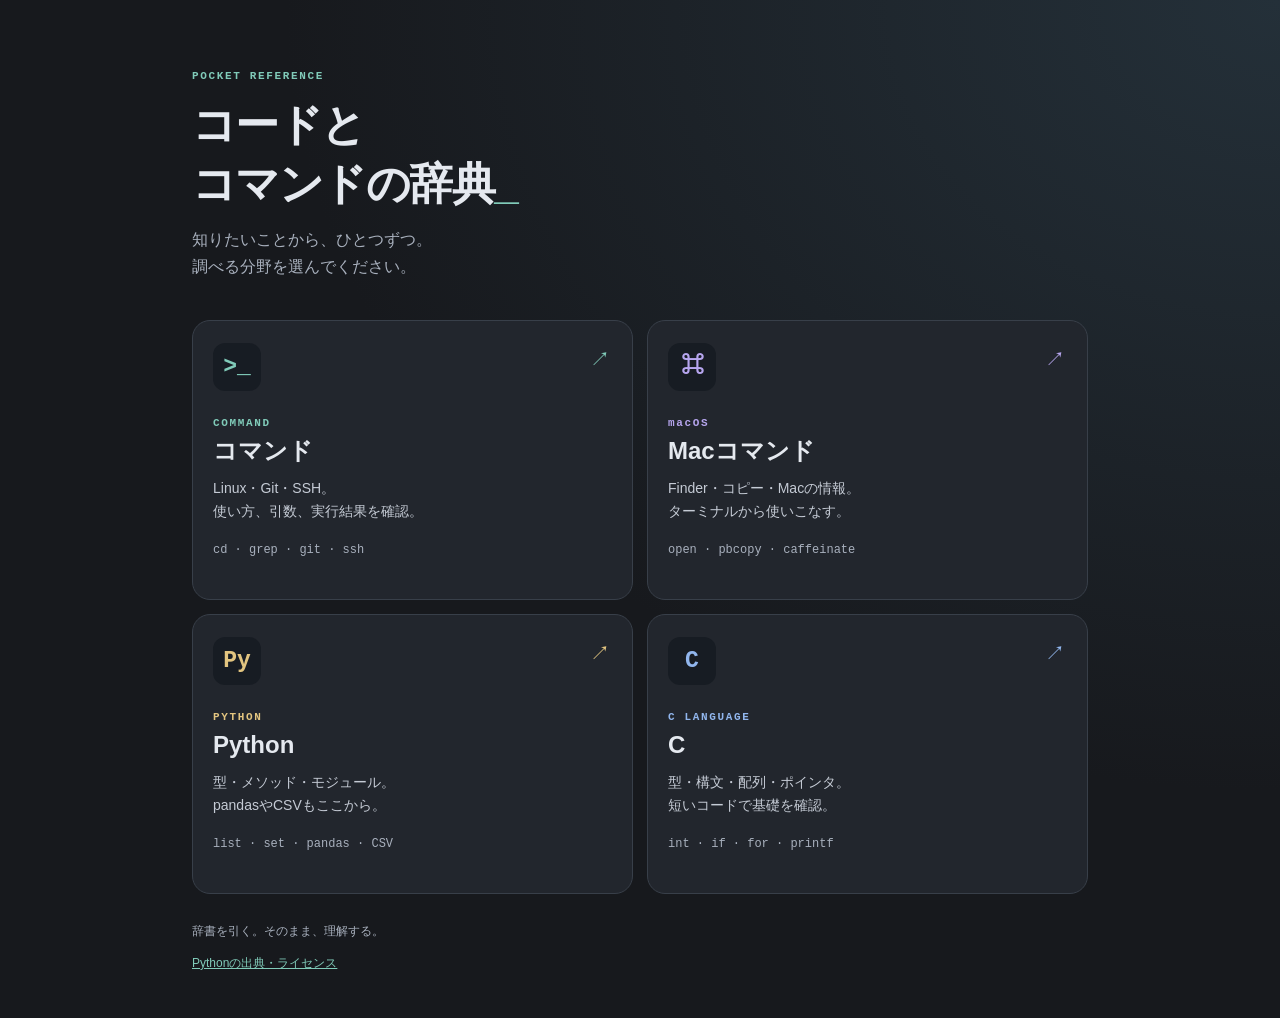
==== index.html @ a9b8e5c0 "Add mobile Mac command dictionary with 28 learning entries" ====
<!doctype html>
<html lang="ja">
<head>
  <meta charset="utf-8">
  <meta name="viewport" content="width=device-width, initial-scale=1, viewport-fit=cover">
  <meta name="theme-color" content="#17191d">
  <meta name="description" content="コマンド・Macコマンド・Python・Cをスマホで調べる日本語辞典。分野を選んで使い方や実行例を確認できます。">
  <link rel="manifest" href="./manifest.webmanifest">
  <link rel="apple-touch-icon" href="./icons/icon-192.png">
  <link rel="stylesheet" href="./hub.css">
  <title>コードとコマンドの辞典</title>
</head>
<body>
  <main class="hub">
    <header class="intro">
      <p class="eyebrow">POCKET REFERENCE</p>
      <h1>コードと<br>コマンドの辞典<span class="cursor" aria-hidden="true">_</span></h1>
      <p class="lead">知りたいことから、ひとつずつ。<br>調べる分野を選んでください。</p>
    </header>
    <nav class="subjects" aria-label="辞典の分野">
      <a class="subject commands" href="./commands.html">
        <span class="subject-icon" aria-hidden="true">&gt;_</span>
        <span class="subject-content"><span class="eyebrow">COMMAND</span><h2>コマンド</h2><span class="description">Linux・Git・SSH。<br>使い方、引数、実行結果を確認。</span><span class="tags">cd · grep · git · ssh</span></span>
        <span class="arrow" aria-hidden="true">↗</span>
      </a>
      <a class="subject mac" href="./mac/">
        <span class="subject-icon" aria-hidden="true">⌘</span>
        <span class="subject-content"><span class="eyebrow">macOS</span><h2>Macコマンド</h2><span class="description">Finder・コピー・Macの情報。<br>ターミナルから使いこなす。</span><span class="tags">open · pbcopy · caffeinate</span></span>
        <span class="arrow" aria-hidden="true">↗</span>
      </a>
      <a class="subject python" href="./python/">
        <span class="subject-icon" aria-hidden="true">Py</span>
        <span class="subject-content"><span class="eyebrow">PYTHON</span><h2>Python</h2><span class="description">型・メソッド・モジュール。<br>pandasやCSVもここから。</span><span class="tags">list · set · pandas · CSV</span></span>
        <span class="arrow" aria-hidden="true">↗</span>
      </a>
      <a class="subject c" href="./c/">
        <span class="subject-icon" aria-hidden="true">C</span>
        <span class="subject-content"><span class="eyebrow">C LANGUAGE</span><h2>C</h2><span class="description">型・構文・配列・ポインタ。<br>短いコードで基礎を確認。</span><span class="tags">int · if · for · printf</span></span>
        <span class="arrow" aria-hidden="true">↗</span>
      </a>
    </nav>
    <footer>辞書を引く。そのまま、理解する。<br><a href="./python/legal.html">Pythonの出典・ライセンス</a></footer>
  </main>
  <script src="./hub.js"></script>
</body>
</html>
---- hub.css ----
:root{color-scheme:dark;--bg:#17191d;--panel:#22262d;--text:#e5e9ef;--muted:#a8b0bd;--line:#383f49;--accent:#80cbb9}
.subject.mac{--accent:#b7a6ef}@media(min-width:760px){nav.subjects{grid-template-columns:repeat(2,minmax(0,1fr))}}
*{box-sizing:border-box}body{margin:0;background:radial-gradient(ellipse at top right,#243039 0,transparent 55%),var(--bg);color:var(--text);font:16px/1.65 -apple-system,BlinkMacSystemFont,"Segoe UI","Noto Sans JP",sans-serif;min-height:100vh}a{color:var(--accent)}button,input{font:inherit}button{color:inherit}a,button,input{-webkit-tap-highlight-color:transparent}:focus-visible{outline:3px solid #9ed9ff;outline-offset:5px}.hub{max-width:940px;margin:auto;padding:calc(40px + env(safe-area-inset-top)) 22px calc(32px + env(safe-area-inset-bottom))}.intro{margin-bottom:30px}.eyebrow{color:var(--accent);font:600 11px/1.5 ui-monospace,monospace;letter-spacing:.15em;margin:0 0 10px}h1{font-size:clamp(30px,5vw,44px);line-height:1.35;letter-spacing:-.035em;margin:0 0 14px}.cursor{color:var(--accent)}.lead{color:var(--muted);margin:0}.subjects{display:grid;gap:14px}.subject{--accent:#80cbb9;display:flex;align-items:flex-start;gap:18px;padding:22px 20px;border:1px solid var(--line);border-radius:18px;background:var(--panel);color:var(--text);text-decoration:none;transition:border-color .15s,transform .15s}.subject:hover{border-color:var(--accent);transform:translateY(-2px)}.subject-icon{display:grid;place-items:center;flex-shrink:0;width:48px;height:48px;border-radius:12px;background:#171c23;color:var(--accent);font:700 23px/1 ui-monospace,monospace}.subject-content{flex:1}.subject h2{font-size:24px;line-height:1.2;margin:2px 0 12px}.subject .eyebrow{display:block;margin:0}.description{color:#c5cbd5;font-size:14px;display:block}.tags{display:block;color:var(--muted);font:12px/1.7 ui-monospace,monospace;margin-top:16px}.arrow{color:var(--accent);font-size:20px}.python{--accent:#e3c580}.c{--accent:#91b6ed}footer{margin-top:28px;color:var(--muted);font-size:12px}footer a{display:inline-block;padding:12px 0}.back{display:inline-block;min-height:44px;padding:8px 0;margin-bottom:20px}.search-label{display:block;margin:24px 0 8px;color:var(--muted)}input[type=search]{width:100%;padding:14px;background:var(--panel);border:1px solid var(--line);border-radius:10px;color:var(--text)}.count{font-size:13px;color:var(--muted)}.entry{margin:14px 0;border:1px solid var(--line);background:var(--panel);border-radius:12px;overflow:hidden}.entry summary{padding:18px;cursor:pointer;min-height:64px}.entry summary strong{font-size:18px}.entry summary span{font-size:13px;color:var(--muted);margin-left:10px}.entry-body{padding:0 18px 20px}.entry h3{font-size:15px;margin:24px 0 8px}.entry pre{background:#14171c;padding:15px;border-radius:8px;overflow:auto;line-height:1.65;font-size:13px}.entry p{font-size:14px}.code-keyword{color:#91b6ed}.code-string{color:#e3b28d}.code-number{color:#a5cba7}.code-comment{color:#8fac85}[hidden]{display:none!important}@media(min-width:760px){.hub{padding-top:68px}.intro{margin-bottom:40px}.subjects{grid-template-columns:repeat(3,1fr)}.subject{display:block;position:relative;min-height:280px}.subject-icon{margin-bottom:24px}.arrow{position:absolute;right:22px;top:22px}.subject h2{margin-top:5px}.dictionary{max-width:780px}}@media(prefers-reduced-motion:reduce){.subject{transition:none}}
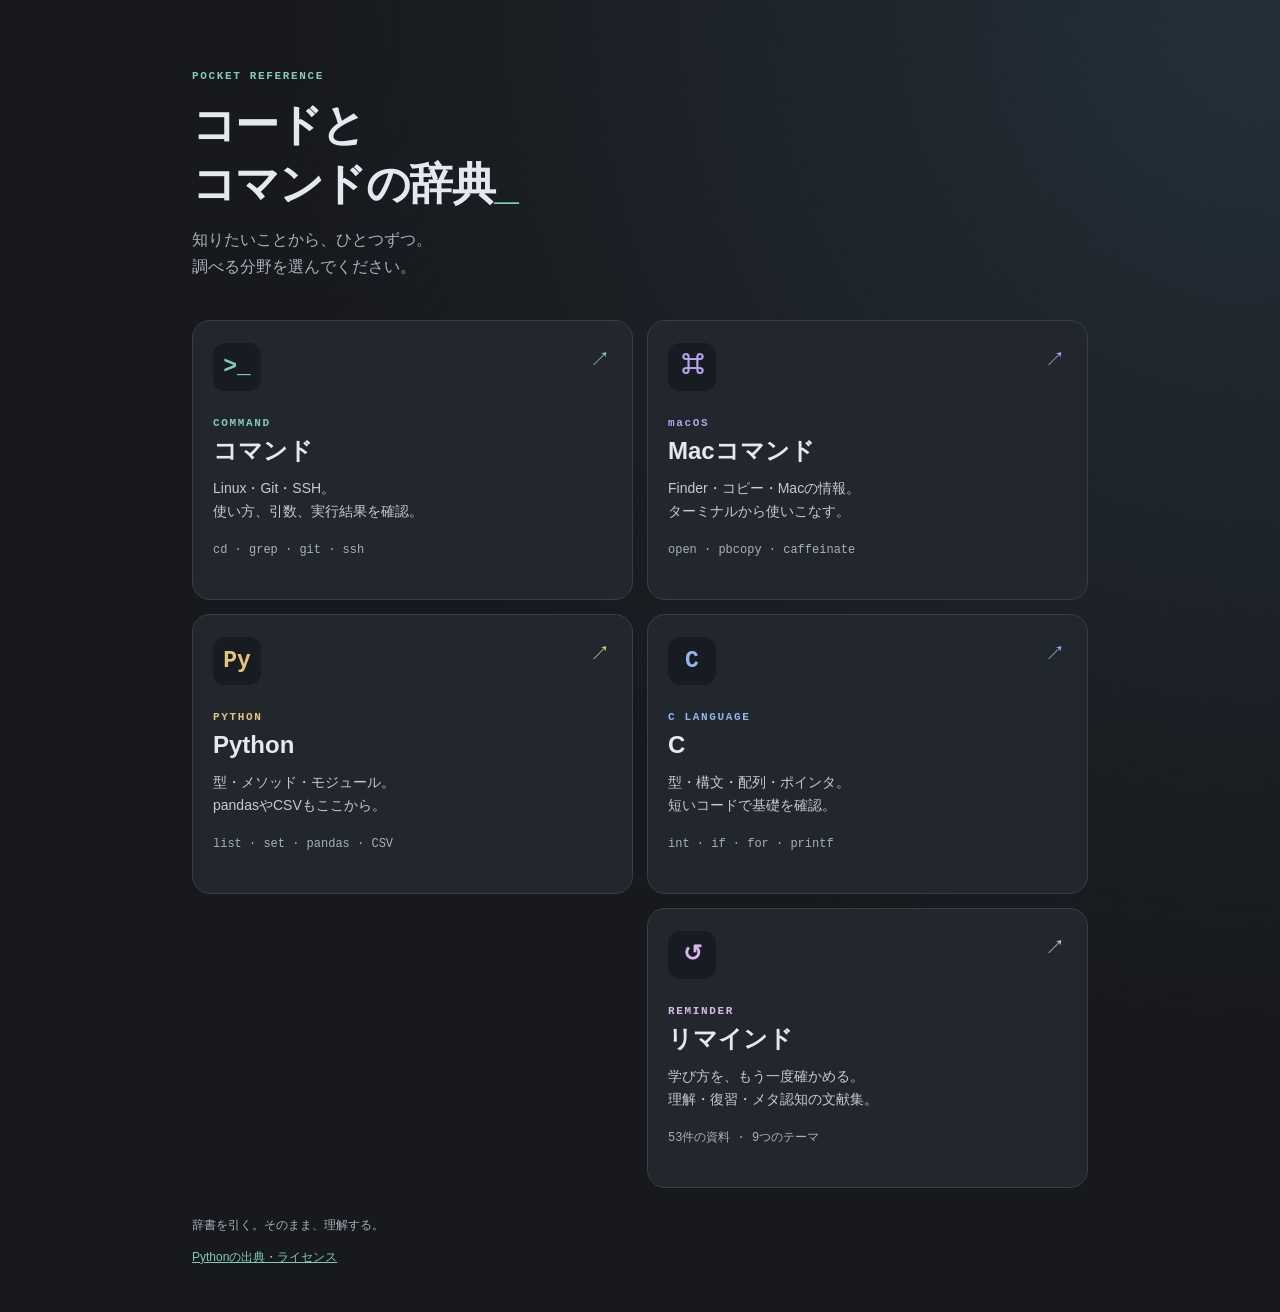
==== commit d446c1c1: "Add searchable learning reminder below C on hub" ====
--- a/index.html
+++ b/index.html
@@ -7,7 +7,7 @@
   <meta name="description" content="コマンド・Macコマンド・Python・Cをスマホで調べる日本語辞典。分野を選んで使い方や実行例を確認できます。">
   <link rel="manifest" href="./manifest.webmanifest">
   <link rel="apple-touch-icon" href="./icons/icon-192.png">
-  <link rel="stylesheet" href="./hub.css">
+  <link rel="stylesheet" href="./hub.css?v=24">
   <title>コードとコマンドの辞典</title>
 </head>
 <body>
@@ -38,6 +38,11 @@
         <span class="subject-content"><span class="eyebrow">C LANGUAGE</span><h2>C</h2><span class="description">型・構文・配列・ポインタ。<br>短いコードで基礎を確認。</span><span class="tags">int · if · for · printf</span></span>
         <span class="arrow" aria-hidden="true">↗</span>
       </a>
+      <a class="subject reminder" href="./reminder/">
+        <span class="subject-icon" aria-hidden="true">↺</span>
+        <span class="subject-content"><span class="eyebrow">REMINDER</span><h2>リマインド</h2><span class="description">学び方を、もう一度確かめる。<br>理解・復習・メタ認知の文献集。</span><span class="tags">53件の資料 · 9つのテーマ</span></span>
+        <span class="arrow" aria-hidden="true">↗</span>
+      </a>
     </nav>
     <footer>辞書を引く。そのまま、理解する。<br><a href="./python/legal.html">Pythonの出典・ライセンス</a></footer>
   </main>
--- a/hub.css
+++ b/hub.css
@@ -1,3 +1,4 @@
 :root{color-scheme:dark;--bg:#17191d;--panel:#22262d;--text:#e5e9ef;--muted:#a8b0bd;--line:#383f49;--accent:#80cbb9}
+.subject.reminder{--accent:#d9b5ed}@media(min-width:760px){.subject.reminder{grid-column:2}}
 .subject.mac{--accent:#b7a6ef}@media(min-width:760px){nav.subjects{grid-template-columns:repeat(2,minmax(0,1fr))}}
 *{box-sizing:border-box}body{margin:0;background:radial-gradient(ellipse at top right,#243039 0,transparent 55%),var(--bg);color:var(--text);font:16px/1.65 -apple-system,BlinkMacSystemFont,"Segoe UI","Noto Sans JP",sans-serif;min-height:100vh}a{color:var(--accent)}button,input{font:inherit}button{color:inherit}a,button,input{-webkit-tap-highlight-color:transparent}:focus-visible{outline:3px solid #9ed9ff;outline-offset:5px}.hub{max-width:940px;margin:auto;padding:calc(40px + env(safe-area-inset-top)) 22px calc(32px + env(safe-area-inset-bottom))}.intro{margin-bottom:30px}.eyebrow{color:var(--accent);font:600 11px/1.5 ui-monospace,monospace;letter-spacing:.15em;margin:0 0 10px}h1{font-size:clamp(30px,5vw,44px);line-height:1.35;letter-spacing:-.035em;margin:0 0 14px}.cursor{color:var(--accent)}.lead{color:var(--muted);margin:0}.subjects{display:grid;gap:14px}.subject{--accent:#80cbb9;display:flex;align-items:flex-start;gap:18px;padding:22px 20px;border:1px solid var(--line);border-radius:18px;background:var(--panel);color:var(--text);text-decoration:none;transition:border-color .15s,transform .15s}.subject:hover{border-color:var(--accent);transform:translateY(-2px)}.subject-icon{display:grid;place-items:center;flex-shrink:0;width:48px;height:48px;border-radius:12px;background:#171c23;color:var(--accent);font:700 23px/1 ui-monospace,monospace}.subject-content{flex:1}.subject h2{font-size:24px;line-height:1.2;margin:2px 0 12px}.subject .eyebrow{display:block;margin:0}.description{color:#c5cbd5;font-size:14px;display:block}.tags{display:block;color:var(--muted);font:12px/1.7 ui-monospace,monospace;margin-top:16px}.arrow{color:var(--accent);font-size:20px}.python{--accent:#e3c580}.c{--accent:#91b6ed}footer{margin-top:28px;color:var(--muted);font-size:12px}footer a{display:inline-block;padding:12px 0}.back{display:inline-block;min-height:44px;padding:8px 0;margin-bottom:20px}.search-label{display:block;margin:24px 0 8px;color:var(--muted)}input[type=search]{width:100%;padding:14px;background:var(--panel);border:1px solid var(--line);border-radius:10px;color:var(--text)}.count{font-size:13px;color:var(--muted)}.entry{margin:14px 0;border:1px solid var(--line);background:var(--panel);border-radius:12px;overflow:hidden}.entry summary{padding:18px;cursor:pointer;min-height:64px}.entry summary strong{font-size:18px}.entry summary span{font-size:13px;color:var(--muted);margin-left:10px}.entry-body{padding:0 18px 20px}.entry h3{font-size:15px;margin:24px 0 8px}.entry pre{background:#14171c;padding:15px;border-radius:8px;overflow:auto;line-height:1.65;font-size:13px}.entry p{font-size:14px}.code-keyword{color:#91b6ed}.code-string{color:#e3b28d}.code-number{color:#a5cba7}.code-comment{color:#8fac85}[hidden]{display:none!important}@media(min-width:760px){.hub{padding-top:68px}.intro{margin-bottom:40px}.subjects{grid-template-columns:repeat(3,1fr)}.subject{display:block;position:relative;min-height:280px}.subject-icon{margin-bottom:24px}.arrow{position:absolute;right:22px;top:22px}.subject h2{margin-top:5px}.dictionary{max-width:780px}}@media(prefers-reduced-motion:reduce){.subject{transition:none}}
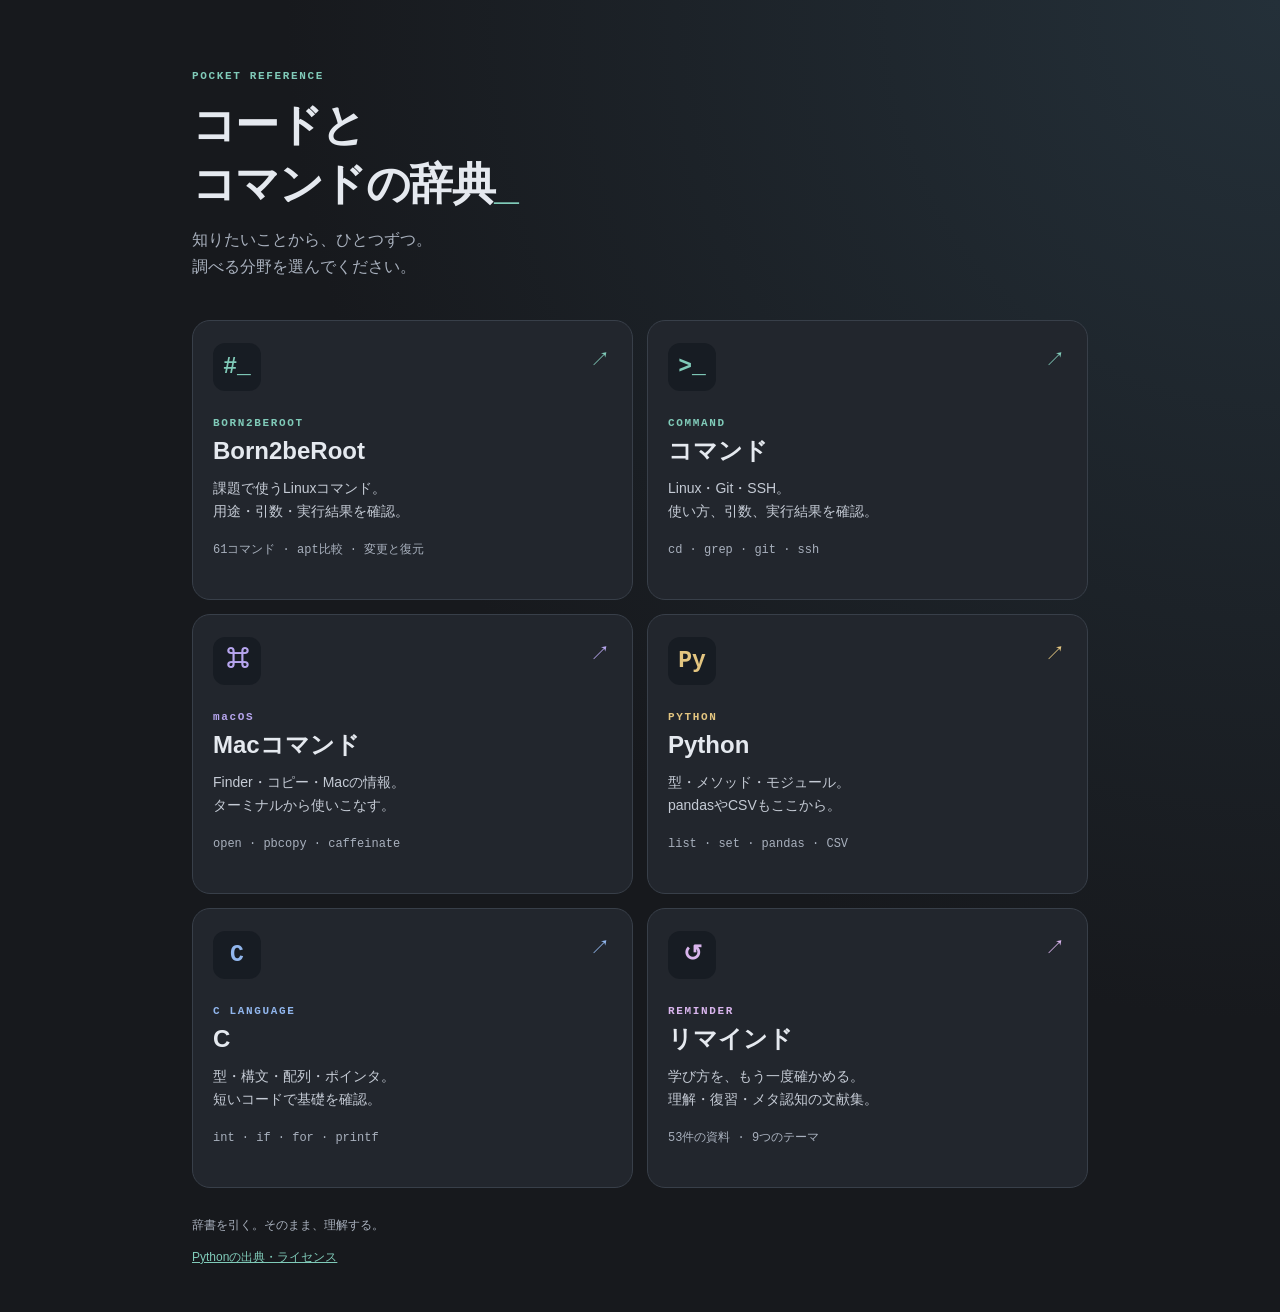
==== commit 59fe5f14: "Add Born2beRoot command reference as first dictionary entry" ====
--- a/index.html
+++ b/index.html
@@ -18,6 +18,11 @@
       <p class="lead">知りたいことから、ひとつずつ。<br>調べる分野を選んでください。</p>
     </header>
     <nav class="subjects" aria-label="辞典の分野">
+      <a class="subject commands" href="./born2beroot/">
+        <span class="subject-icon" aria-hidden="true">#_</span>
+        <span class="subject-content"><span class="eyebrow">BORN2BEROOT</span><h2>Born2beRoot</h2><span class="description">課題で使うLinuxコマンド。<br>用途・引数・実行結果を確認。</span><span class="tags">61コマンド · apt比較 · 変更と復元</span></span>
+        <span class="arrow" aria-hidden="true">↗</span>
+      </a>
       <a class="subject commands" href="./commands.html">
         <span class="subject-icon" aria-hidden="true">&gt;_</span>
         <span class="subject-content"><span class="eyebrow">COMMAND</span><h2>コマンド</h2><span class="description">Linux・Git・SSH。<br>使い方、引数、実行結果を確認。</span><span class="tags">cd · grep · git · ssh</span></span>
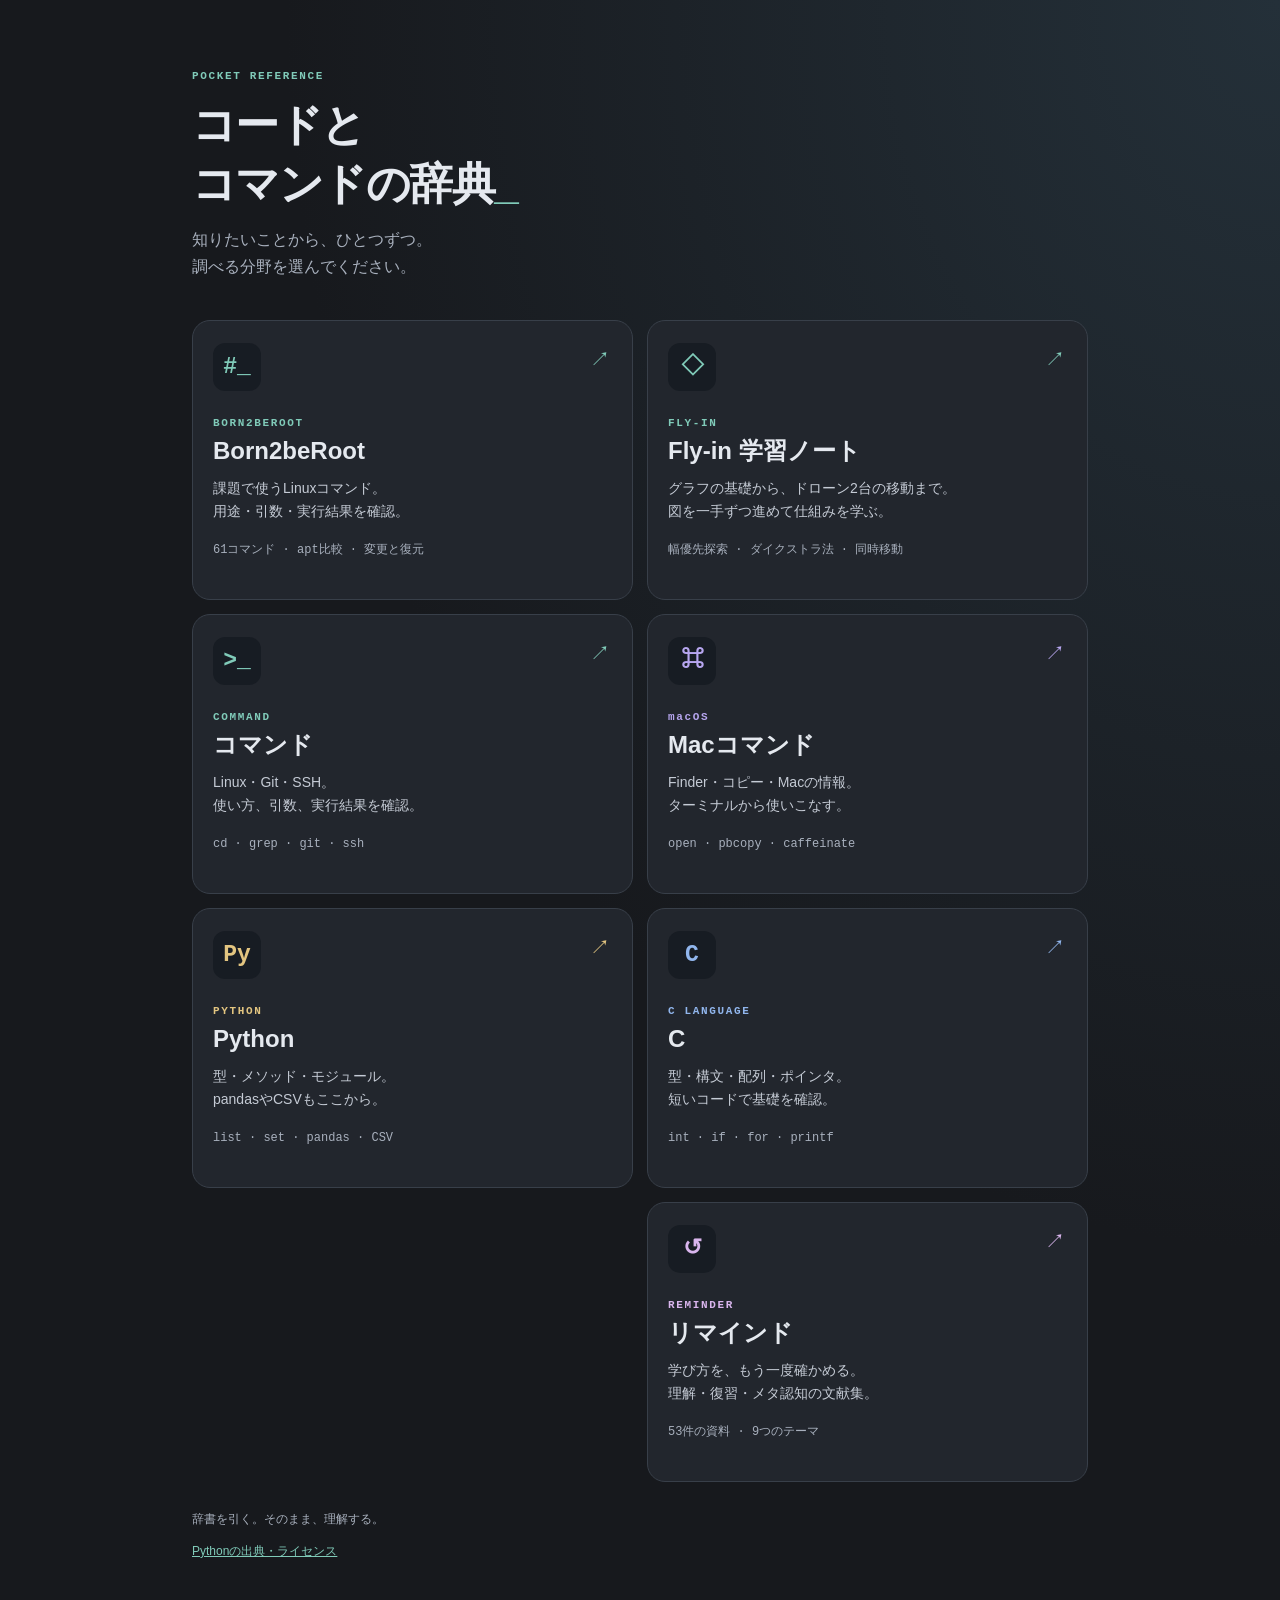
==== commit 5f8f62e3: "Fly-inのグラフ・探索・同時移動を学べる図解教材を公開" ====
--- a/index.html
+++ b/index.html
@@ -21,6 +21,11 @@
       <a class="subject commands" href="./born2beroot/">
         <span class="subject-icon" aria-hidden="true">#_</span>
         <span class="subject-content"><span class="eyebrow">BORN2BEROOT</span><h2>Born2beRoot</h2><span class="description">課題で使うLinuxコマンド。<br>用途・引数・実行結果を確認。</span><span class="tags">61コマンド · apt比較 · 変更と復元</span></span>
+        <span class="arrow" aria-hidden="true">↗</span>
+      </a>
+      <a class="subject commands" href="./fly-in/">
+        <span class="subject-icon" aria-hidden="true">◇</span>
+        <span class="subject-content"><span class="eyebrow">FLY-IN</span><h2>Fly-in 学習ノート</h2><span class="description">グラフの基礎から、ドローン2台の移動まで。<br>図を一手ずつ進めて仕組みを学ぶ。</span><span class="tags">幅優先探索 · ダイクストラ法 · 同時移動</span></span>
         <span class="arrow" aria-hidden="true">↗</span>
       </a>
       <a class="subject commands" href="./commands.html">
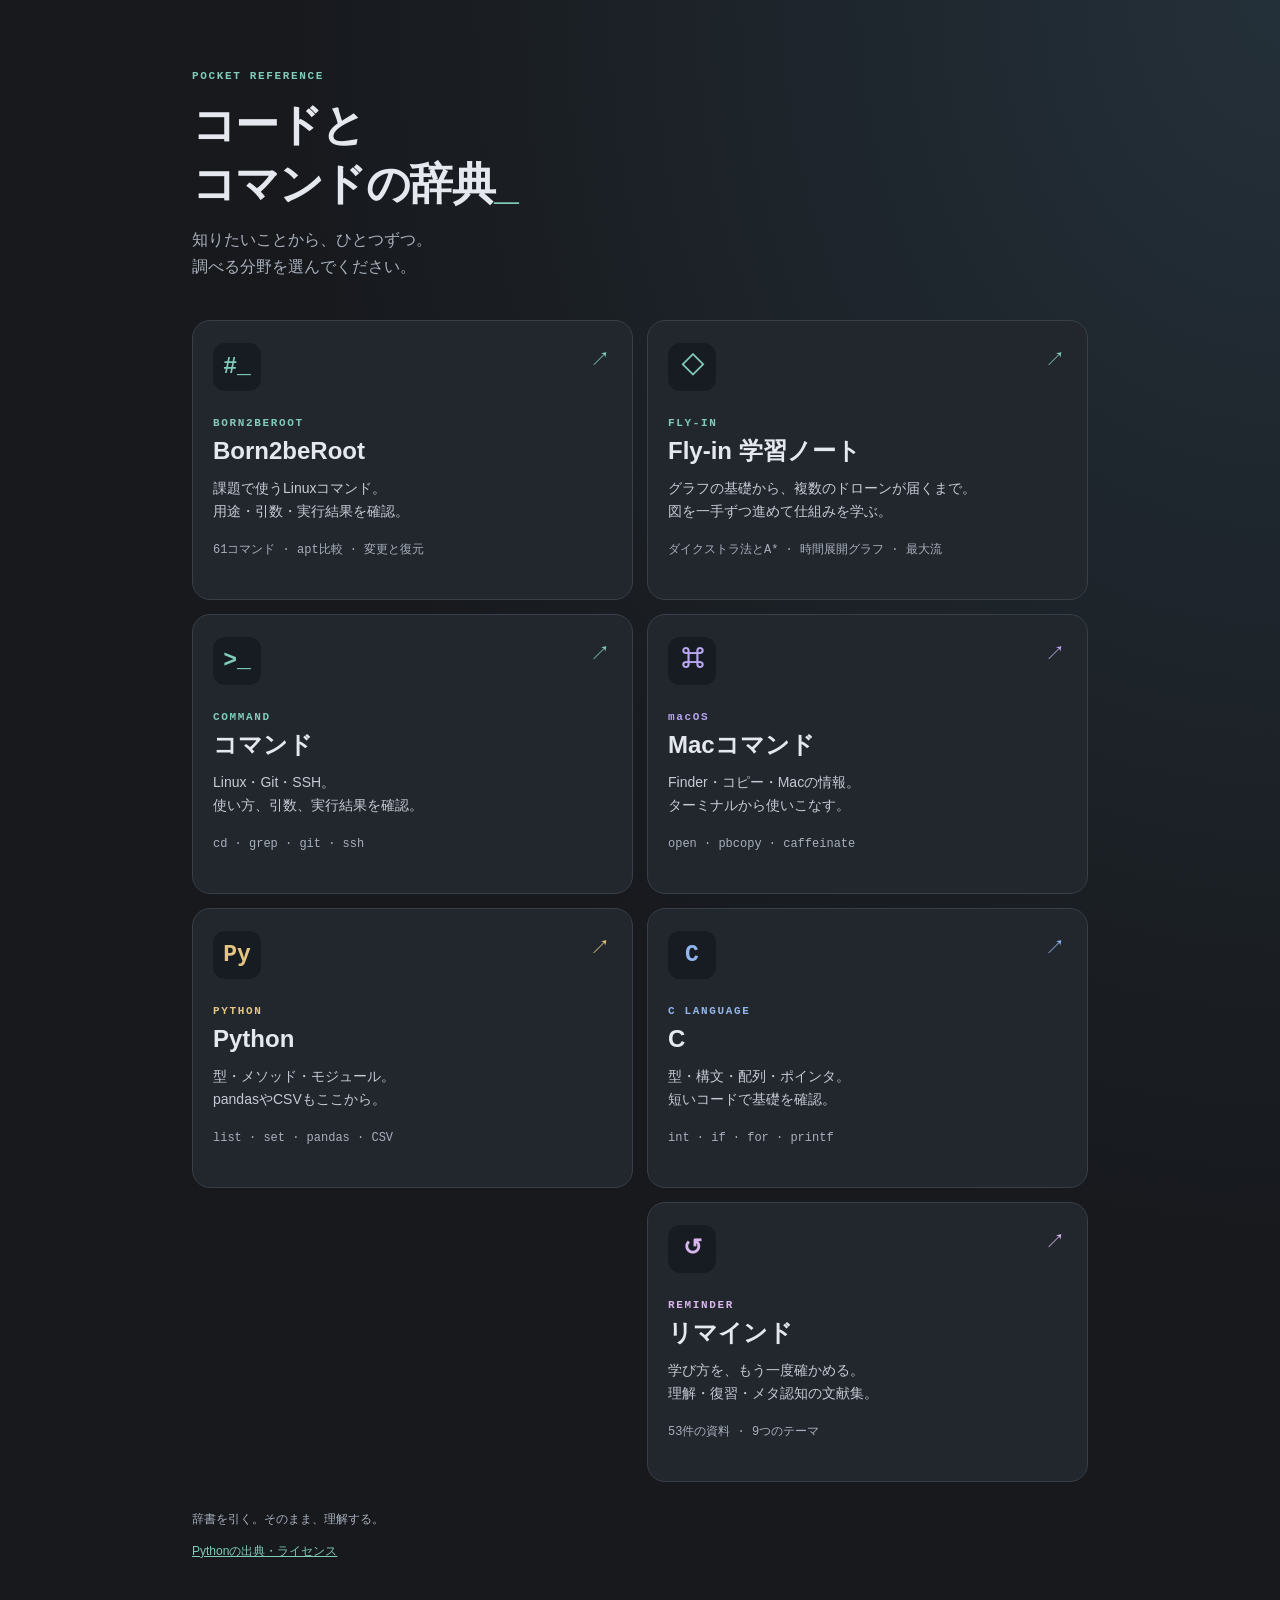
==== commit 71e7692d: "Fly-inに通路の定員から最大流までの図解とA*発展編を追加" ====
--- a/index.html
+++ b/index.html
@@ -25,7 +25,7 @@
       </a>
       <a class="subject commands" href="./fly-in/">
         <span class="subject-icon" aria-hidden="true">◇</span>
-        <span class="subject-content"><span class="eyebrow">FLY-IN</span><h2>Fly-in 学習ノート</h2><span class="description">グラフの基礎から、ドローン2台の移動まで。<br>図を一手ずつ進めて仕組みを学ぶ。</span><span class="tags">幅優先探索 · ダイクストラ法 · 同時移動</span></span>
+        <span class="subject-content"><span class="eyebrow">FLY-IN</span><h2>Fly-in 学習ノート</h2><span class="description">グラフの基礎から、複数のドローンが届くまで。<br>図を一手ずつ進めて仕組みを学ぶ。</span><span class="tags">ダイクストラ法とA* · 時間展開グラフ · 最大流</span></span>
         <span class="arrow" aria-hidden="true">↗</span>
       </a>
       <a class="subject commands" href="./commands.html">
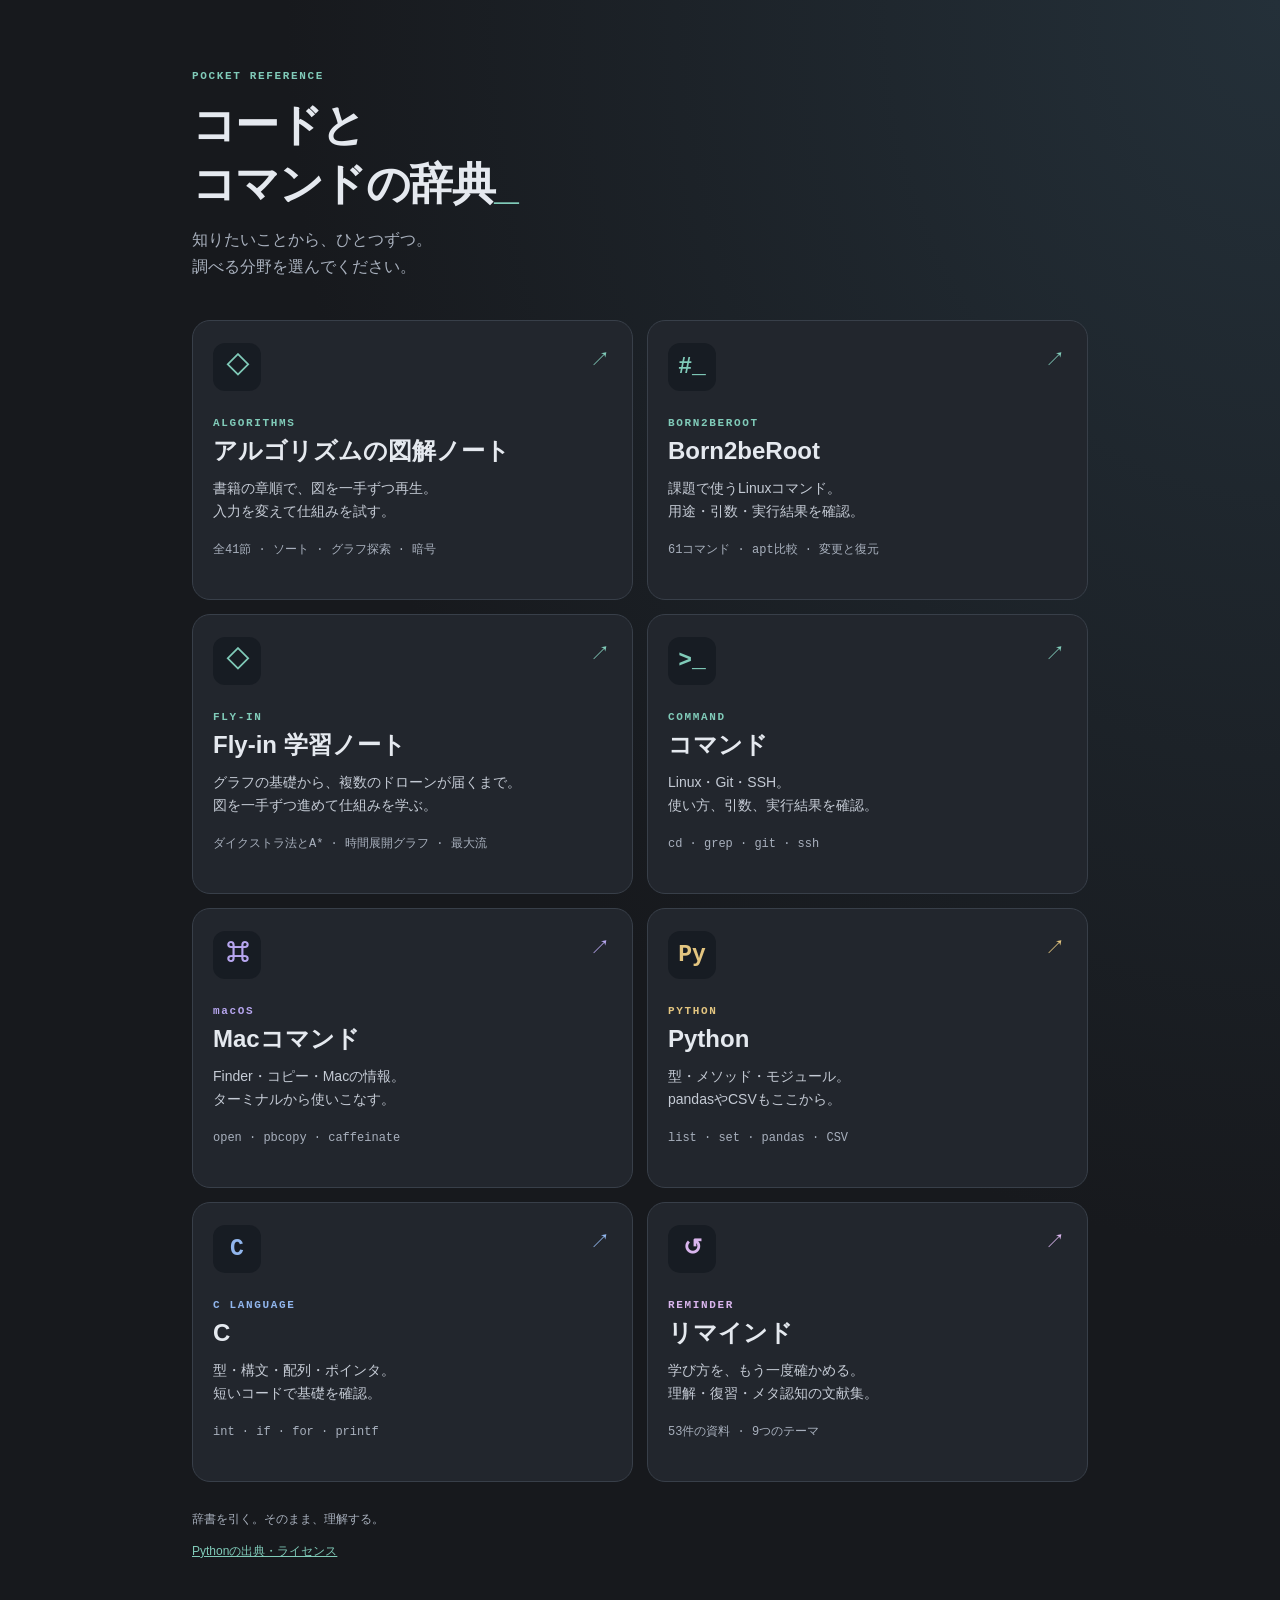
==== commit 1fa04999: "書籍の全41節を学べるアルゴリズム図解教材を追加" ====
--- a/index.html
+++ b/index.html
@@ -18,6 +18,11 @@
       <p class="lead">知りたいことから、ひとつずつ。<br>調べる分野を選んでください。</p>
     </header>
     <nav class="subjects" aria-label="辞典の分野">
+      <a class="subject commands" href="./algorithms/">
+        <span class="subject-icon" aria-hidden="true">◇</span>
+        <span class="subject-content"><span class="eyebrow">ALGORITHMS</span><h2>アルゴリズムの図解ノート</h2><span class="description">書籍の章順で、図を一手ずつ再生。<br>入力を変えて仕組みを試す。</span><span class="tags">全41節 · ソート · グラフ探索 · 暗号</span></span>
+        <span class="arrow" aria-hidden="true">↗</span>
+      </a>
       <a class="subject commands" href="./born2beroot/">
         <span class="subject-icon" aria-hidden="true">#_</span>
         <span class="subject-content"><span class="eyebrow">BORN2BEROOT</span><h2>Born2beRoot</h2><span class="description">課題で使うLinuxコマンド。<br>用途・引数・実行結果を確認。</span><span class="tags">61コマンド · apt比較 · 変更と復元</span></span>
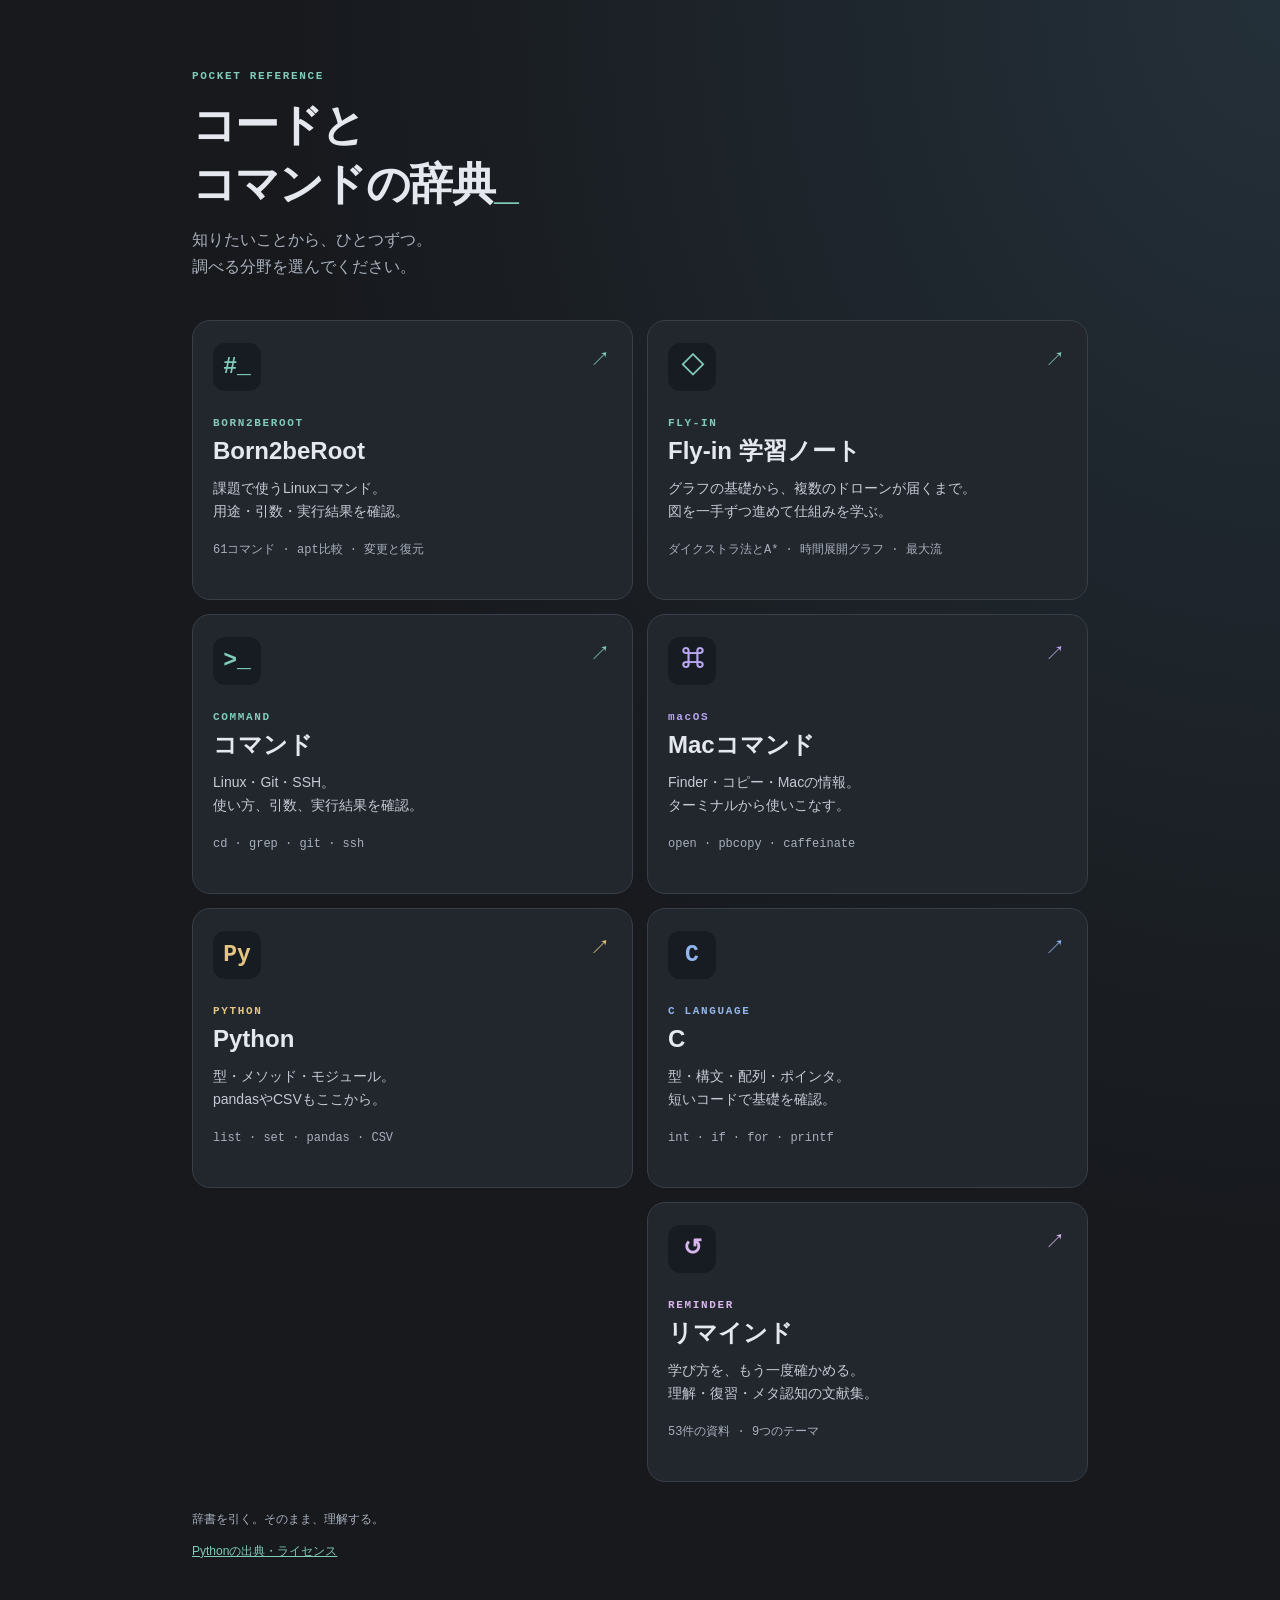
==== commit a1e8ea78: "アルゴリズム学習教材を一般公開の対象から外す" ====
--- a/index.html
+++ b/index.html
@@ -18,11 +18,6 @@
       <p class="lead">知りたいことから、ひとつずつ。<br>調べる分野を選んでください。</p>
     </header>
     <nav class="subjects" aria-label="辞典の分野">
-      <a class="subject commands" href="./algorithms/">
-        <span class="subject-icon" aria-hidden="true">◇</span>
-        <span class="subject-content"><span class="eyebrow">ALGORITHMS</span><h2>アルゴリズムの図解ノート</h2><span class="description">書籍の章順で、図を一手ずつ再生。<br>入力を変えて仕組みを試す。</span><span class="tags">全41節 · ソート · グラフ探索 · 暗号</span></span>
-        <span class="arrow" aria-hidden="true">↗</span>
-      </a>
       <a class="subject commands" href="./born2beroot/">
         <span class="subject-icon" aria-hidden="true">#_</span>
         <span class="subject-content"><span class="eyebrow">BORN2BEROOT</span><h2>Born2beRoot</h2><span class="description">課題で使うLinuxコマンド。<br>用途・引数・実行結果を確認。</span><span class="tags">61コマンド · apt比較 · 変更と復元</span></span>
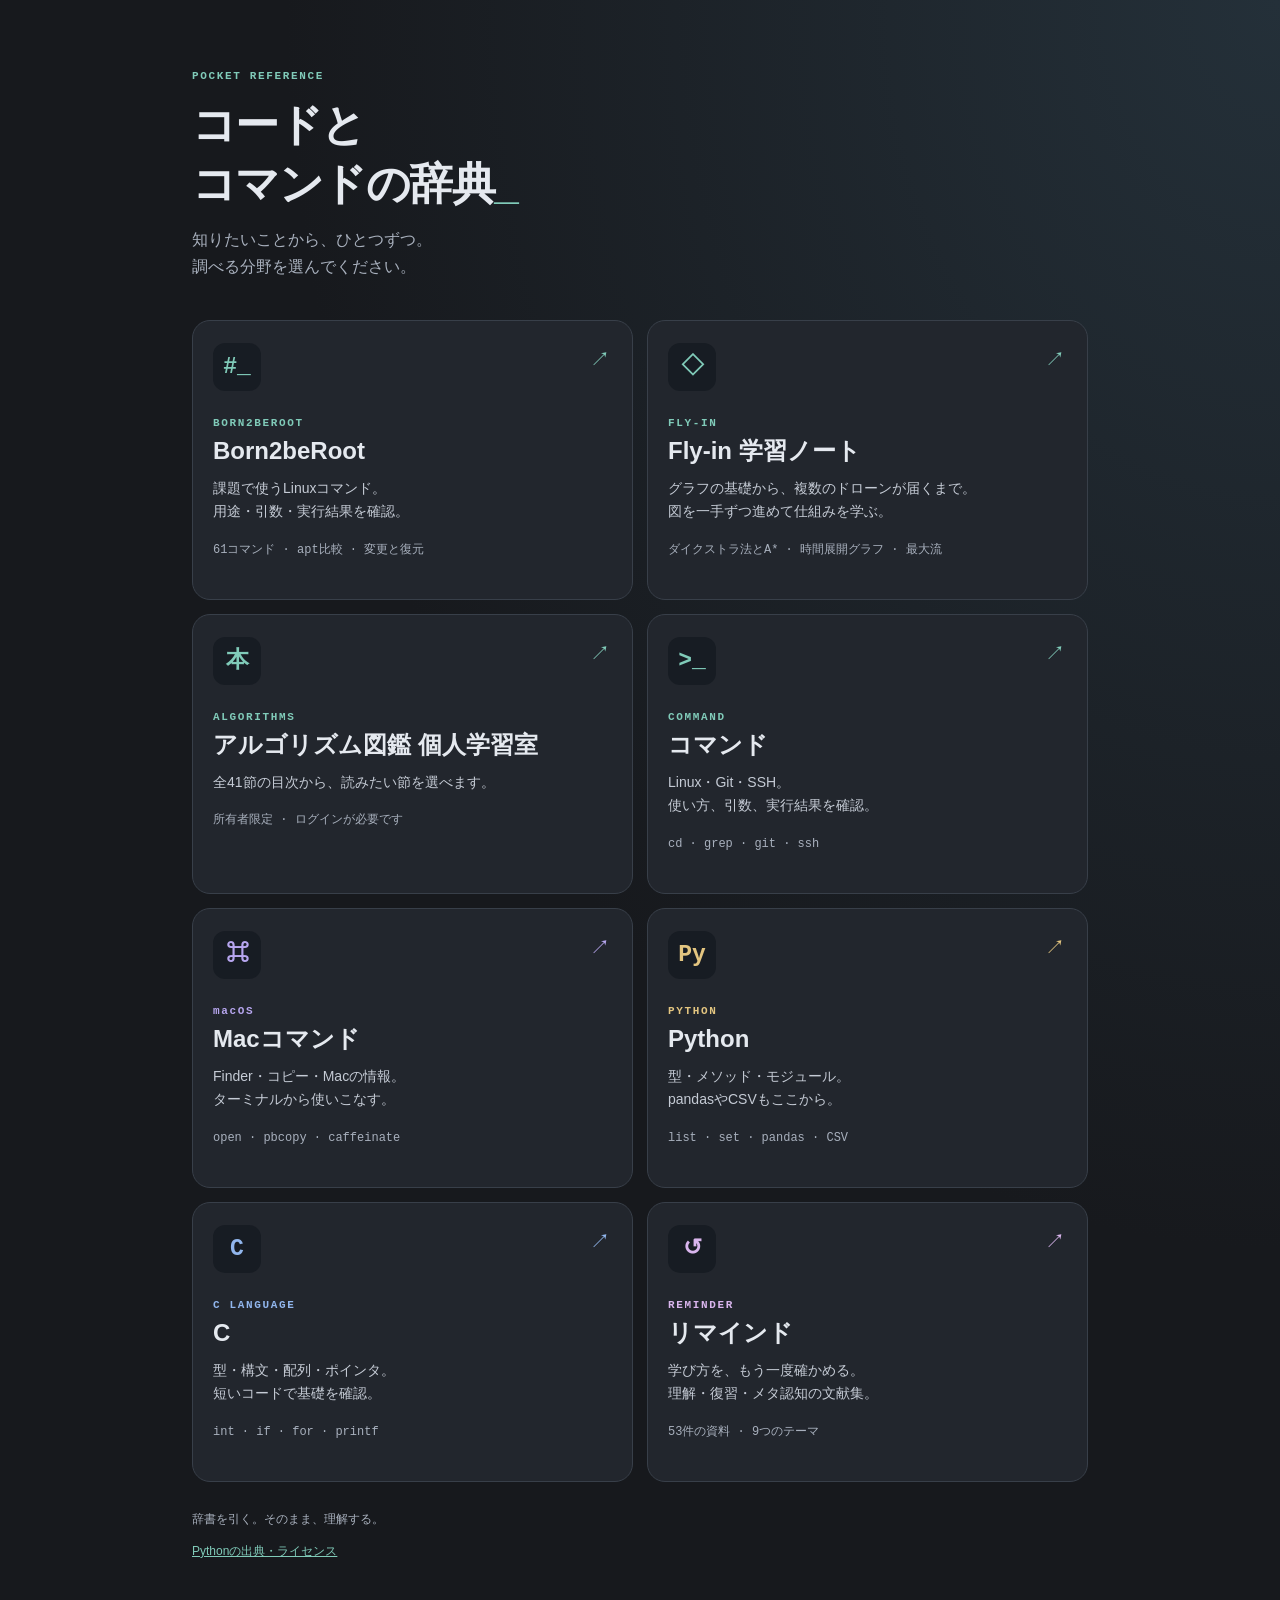
==== commit 44f2dde5: "辞典トップに所有者限定の学習室への入口を追加" ====
--- a/index.html
+++ b/index.html
@@ -26,6 +26,11 @@
       <a class="subject commands" href="./fly-in/">
         <span class="subject-icon" aria-hidden="true">◇</span>
         <span class="subject-content"><span class="eyebrow">FLY-IN</span><h2>Fly-in 学習ノート</h2><span class="description">グラフの基礎から、複数のドローンが届くまで。<br>図を一手ずつ進めて仕組みを学ぶ。</span><span class="tags">ダイクストラ法とA* · 時間展開グラフ · 最大流</span></span>
+        <span class="arrow" aria-hidden="true">↗</span>
+      </a>
+      <a class="subject commands" href="https://algorithm-reading-room-moludou.moldow.chatgpt.site/#contents">
+        <span class="subject-icon" aria-hidden="true">本</span>
+        <span class="subject-content"><span class="eyebrow">ALGORITHMS</span><h2>アルゴリズム図鑑 個人学習室</h2><span class="description">全41節の目次から、読みたい節を選べます。</span><span class="tags">所有者限定 · ログインが必要です</span></span>
         <span class="arrow" aria-hidden="true">↗</span>
       </a>
       <a class="subject commands" href="./commands.html">
